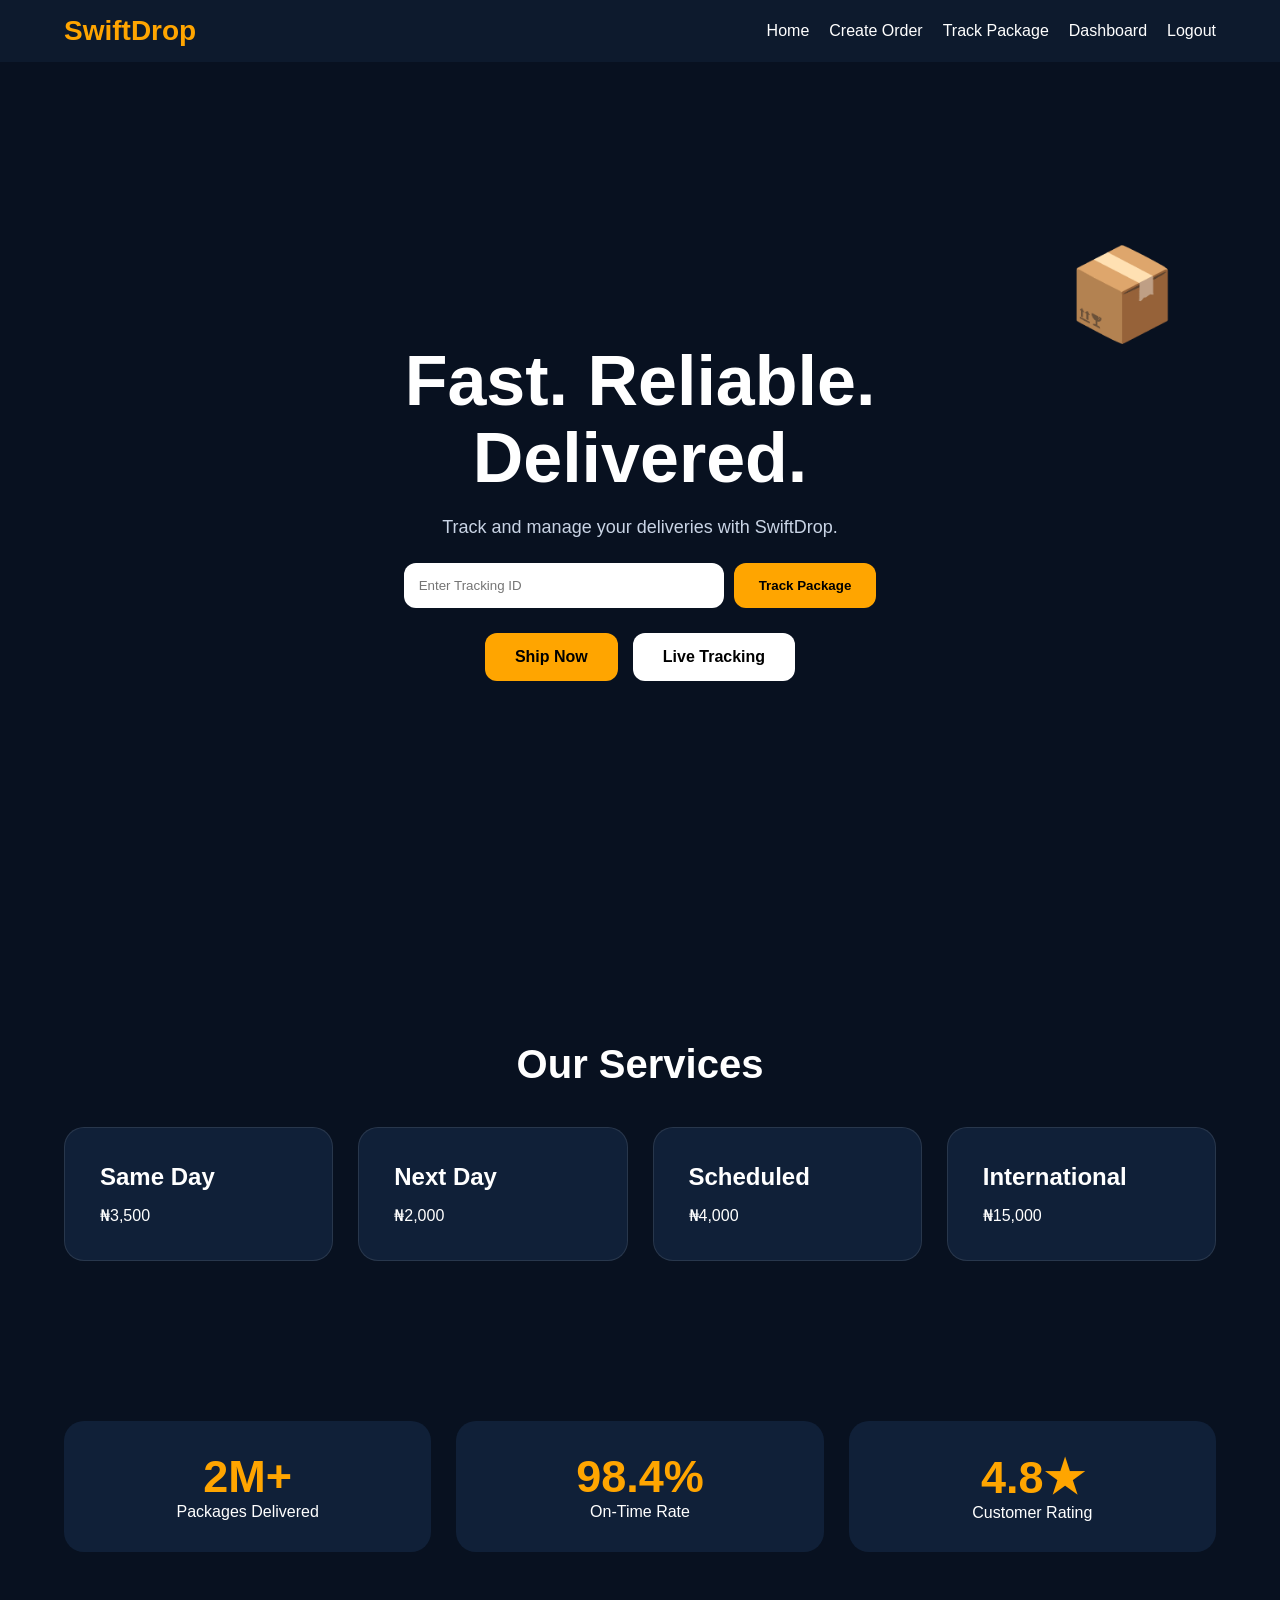
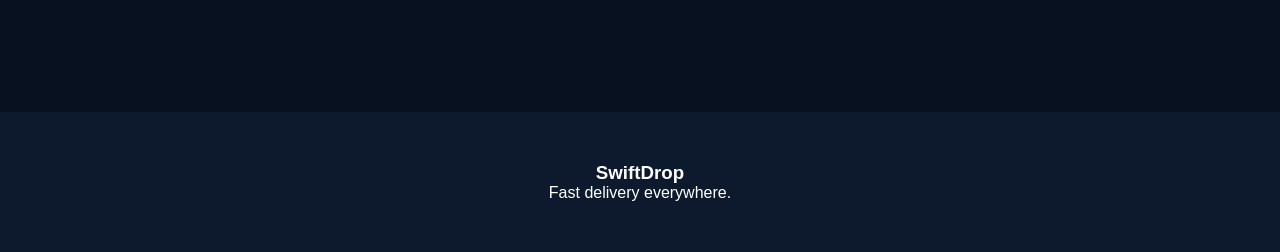
==== index.html @ d09eb341 "initial commit" ====
<!DOCTYPE html>
<html lang="en">
<head>
  <meta charset="UTF-8">
  <meta name="viewport" content="width=device-width, initial-scale=1.0" >
  <link rel="stylesheet" href="style.css">
  <title>SwiftDrop</title>
</head>
<body>

<header class="navbar">
  <div class="logo">SwiftDrop</div>

  <nav id="navLinks">
    <a href="index.html">Home</a>
    <a href="create-order.html">Create Order</a>
    <a href="track.html">Track Package</a>
    <a href="dashboard.html">Dashboard</a>
    <a href="#" onclick="logout()">Logout</a>
  </nav>

  <div class="menu" onclick="toggleMenu()">☰</div>
</header>

<section class="hero">
  <div class="hero-content">
    <h1>Fast. Reliable. Delivered.</h1>
    <p>Track and manage your deliveries with SwiftDrop.</p>

    <div class="tracking-box">
      <input type="text" id="trackInput" placeholder="Enter Tracking ID" />
      <button onclick="trackPackage()">Track Package</button>
    </div>

    <div class="hero-buttons">
      <a href="create-order.html" class="btn">Ship Now</a>
      <a href="track.html" class="btn secondary">Live Tracking</a>
    </div>
  </div>

  <div class="floating-package">📦</div>
</section>

<section class="services">
  <h2>Our Services</h2>

  <div class="service-grid">
    <div class="card">
      <h3>Same Day</h3>
      <p>₦3,500</p>
    </div>

    <div class="card">
      <h3>Next Day</h3>
      <p>₦2,000</p>
    </div>

    <div class="card">
      <h3>Scheduled</h3>
      <p>₦4,000</p>
    </div>

    <div class="card">
      <h3>International</h3>
      <p>₦15,000</p>
    </div>
  </div>
</section>

<section class="stats">
  <div>
    <h2>2M+</h2>
    <p>Packages Delivered</p>
  </div>

  <div>
    <h2>98.4%</h2>
    <p>On-Time Rate</p>
  </div>

  <div>
    <h2>4.8★</h2>
    <p>Customer Rating</p>
  </div>
</section>

<footer>
  <h3>SwiftDrop</h3>
  <p>Fast delivery everywhere.</p>
</footer>

<script src="script.js"></script>
</body>
</html>
---- style.css ----
/* * {
  margin: 0;
  padding: 0;
  box-sizing: border-box;
  font-family: Arial, sans-serif;
}

body {
  background: #081120;
  color: white;
}

.navbar {
  display: flex;
  justify-content: space-between;
  align-items: center;
  padding: 20px;
  background: #0d1a2d;
  position: sticky;
  top: 0;
}

.logo {
  font-size: 24px;
  font-weight: bold;
  color: orange;
}

nav a {
  color: white;
  text-decoration: none;
  margin: 0 10px;
}

.hero {
  min-height: 100vh;
  display: flex;
  justify-content: center;
  align-items: center;
  text-align: center;
  position: relative;
  overflow: hidden;
}

.hero h1 {
  font-size: 60px;
}

.hero p {
  margin: 20px 0;
}

.tracking-box {
  margin-top: 20px;
}

.tracking-box input {
  padding: 15px;
  width: 250px;
  border: none;
  border-radius: 10px;
}

.tracking-box button,
.btn,
form button {
  padding: 15px 20px;
  border: none;
  background: orange;
  color: black;
  border-radius: 10px;
  cursor: pointer;
  margin-top: 10px;
}

.secondary {
  background: white;
}

.floating-package {
  position: absolute;
  font-size: 80px;
  animation: float 3s infinite ease-in-out;
  right: 10%;
}

@keyframes float {
  0% {
    transform: translateY(0);
  }
  50% {
    transform: translateY(-20px);
  }
  100% {
    transform: translateY(0);
  }
}

.services {
  padding: 60px 20px;
}

.service-grid {
  display: grid;
  grid-template-columns: repeat(auto-fit, minmax(200px, 1fr));
  gap: 20px;
  margin-top: 30px;
}

.card {
  background: #102038;
  padding: 30px;
  border-radius: 20px;
  transition: 0.4s;
}

.card:hover {
  transform: translateY(-10px);
}

.stats {
  display: flex;
  justify-content: space-around;
  padding: 50px 20px;
}

footer {
  text-align: center;
  padding: 40px;
  background: #0d1a2d;
}

.login-body {
  display: flex;
  justify-content: center;
  align-items: center;
  min-height: 100vh;
}

.login-container {
  background: #102038;
  padding: 40px;
  border-radius: 20px;
  width: 350px;
}

.login-container input,
textarea,
form input {
  width: 100%;
  padding: 15px;
  margin-top: 15px;
  border-radius: 10px;
  border: none;
}

.password-box {
  display: flex;
  align-items: center;
  gap: 10px;
}

.form-section {
  padding: 50px 20px;
}

.preview {
  width: 120px;
  margin-top: 15px;
  border-radius: 10px;
}

.progress-container {
  width: 100%;
  height: 25px;
  background: #1d2d45;
  border-radius: 20px;
  overflow: hidden;
  margin-top: 20px;
}

.progress-bar {
  height: 100%;
  width: 0;
  background: orange;
  transition: 1s;
}

.map {
  position: relative;
  height: 120px;
  background: #1d2d45;
  border-radius: 20px;
  margin-top: 30px;
  overflow: hidden;
}

.road {
  position: absolute;
  width: 100%;
  height: 6px;
  background: white;
  top: 50%;
}

.rider {
  position: absolute;
  top: 35%;
  left: 0;
  font-size: 40px;
  transition: 1s;
}

.dashboard {
  padding: 50px 20px;
}

.order-card {
  background: #102038;
  padding: 20px;
  border-radius: 20px;
  margin-top: 20px;
}

@media(max-width:768px) {
  .hero h1 {
    font-size: 40px;
  }

  .stats {
    flex-direction: column;
    gap: 20px;
    text-align: center;
  }

  nav {
    display: none;
  }
} */






/* ------------------------ */

*{
  margin:0;
  padding:0;
  box-sizing:border-box;
  font-family:Arial,sans-serif;
}

html{
  scroll-behavior:smooth;
}

body{
  background:#081120;
  color:white;
  overflow-x:hidden;
}

/* NAVBAR */

.navbar{
  width:100%;
  display:flex;
  justify-content:space-between;
  align-items:center;
  padding:15px 5%;
  background:#0d1a2d;
  position:sticky;
  top:0;
  z-index:1000;
  flex-wrap:wrap;
}

.logo{
  font-size:28px;
  font-weight:bold;
  color:orange;
}

nav{
  display:flex;
  gap:20px;
}

nav a{
  color:white;
  text-decoration:none;
  transition:.3s;
  font-size:16px;
}

nav a:hover{
  color:orange;
}

.menu{
  display:none;
  font-size:30px;
  cursor:pointer;
}

/* HERO */

.hero{
  min-height:100vh;
  display:flex;
  justify-content:center;
  align-items:center;
  text-align:center;
  padding:40px 5%;
  position:relative;
  overflow:hidden;
}

.hero-content{
  width:100%;
  max-width:700px;
}

.hero h1{
  font-size:70px;
  line-height:1.1;
}

.hero p{
  margin-top:20px;
  font-size:18px;
  color:#c9d4e5;
}

.hero-buttons{
  margin-top:25px;
  display:flex;
  justify-content:center;
  gap:15px;
  flex-wrap:wrap;
}

.btn{
  padding:15px 30px;
  border-radius:12px;
  text-decoration:none;
  background:orange;
  color:black;
  font-weight:bold;
  transition:.3s;
}

.btn:hover{
  transform:translateY(-5px);
}

.secondary{
  background:white;
}

.tracking-box{
  margin-top:25px;
  display:flex;
  gap:10px;
  justify-content:center;
  flex-wrap:wrap;
}

.tracking-box input{
  padding:15px;
  border:none;
  border-radius:12px;
  width:320px;
  max-width:100%;
}

.tracking-box button{
  padding:15px 25px;
  border:none;
  border-radius:12px;
  background:orange;
  cursor:pointer;
  font-weight:bold;
}

.floating-package{
  display: block;
  position:absolute;
  right:8%;
  top:20%;
  font-size:90px;
  animation:float 3s infinite ease-in-out;
}

@keyframes float{
  0%{
    transform:translateY(0);
  }
  50%{
    transform:translateY(-20px);
  }
  100%{
    transform:translateY(0);
  }
}

/* SERVICES */

.services{
  padding:80px 5%;
}

.services h2{
  text-align:center;
  margin-bottom:40px;
  font-size:40px;
}

.service-grid{
  display:grid;
  grid-template-columns:repeat(auto-fit,minmax(250px,1fr));
  gap:25px;
}

.card{
  background:#102038;
  padding:35px;
  border-radius:20px;
  transition:.4s;
  border:1px solid rgba(255,255,255,.1);
}

.card:hover{
  transform:translateY(-10px);
}

.card h3{
  margin-bottom:15px;
  font-size:24px;
}

/* STATS */

.stats{
  display:grid;
  grid-template-columns:repeat(auto-fit,minmax(200px,1fr));
  gap:25px;
  padding:80px 5%;
  text-align:center;
}

.stats div{
  background:#102038;
  padding:30px;
  border-radius:20px;
}

.stats h2{
  font-size:45px;
  color:orange;
}

/* LOGIN */

.login-body{
  display:flex;
  justify-content:center;
  align-items:center;
  min-height:100vh;
  padding:20px;
}

.login-container{
  width:100%;
  max-width:400px;
  background:#102038;
  padding:40px;
  border-radius:20px;
}

.login-container h1{
  margin-bottom:20px;
  text-align:center;
}

.login-container input{
  width:100%;
  padding:15px;
  border:none;
  border-radius:12px;
  margin-top:15px;
}

.password-box{
  display:flex;
  gap:10px;
  align-items:center;
}

.password-box button{
  padding:15px;
  border:none;
  border-radius:12px;
  background:orange;
  cursor:pointer;
}

.login-container button{
  width:100%;
  margin-top:20px;
  padding:15px;
  border:none;
  border-radius:12px;
  background:orange;
  font-weight:bold;
  cursor:pointer;
}

/* FORMS */

.form-section{
  padding:60px 5%;
}

.form-section h1{
  margin-bottom:30px;
  text-align:center;
}

form{
  width:100%;
  max-width:700px;
  margin:auto;
  background:#102038;
  padding:35px;
  border-radius:20px;
}

form input,
textarea,
select{
  width:100%;
  padding:15px;
  margin-top:15px;
  border:none;
  border-radius:12px;
}

.time-grid{
  display:grid;
  grid-template-columns:1fr 1fr;
  gap:15px;
}

form button{
  width:100%;
  margin-top:20px;
  padding:15px;
  border:none;
  border-radius:12px;
  background:orange;
  font-weight:bold;
  cursor:pointer;
}

.preview{
  width:100%;
  max-width:180px;
  margin-top:20px;
  border-radius:15px;
}

 label{
  position: relative;
  top: 8px;
}

/* TRACKING */

.tracking-page{
  padding:60px 5%;
}

#trackingDetails{
  margin-top:30px;
}

.order-card{
  background:#102038;
  padding:25px;
  border-radius:20px;
  margin-top:20px;
  overflow:hidden;
}

.order-card img{
  width:100%;
  max-width:220px;
  margin-top:15px;
  border-radius:15px;
}

.progress-container{
  width:100%;
  height:28px;
  background:#1d2d45;
  border-radius:20px;
  overflow:hidden;
  margin-top:25px;
}

.progress-bar{
  width:0%;
  height:100%;
  background:orange;
  transition:1s;
}

#progressText{
  margin-top:15px;
}

.map{
  margin-top:40px;
  background:#1d2d45;
  height:150px;
  border-radius:20px;
  position:relative;
  overflow:hidden;
}

.road{
  position:absolute;
  width:100%;
  height:6px;
  background:white;
  top:50%;
}

.rider{
  position:absolute;
  top:35%;
  left:0;
  font-size:40px;
  transition:1s linear;
}

.status-box{
  margin-top:30px;
  background:#102038;
  padding:25px;
  border-radius:20px;
}

/* DASHBOARD */

.dashboard{
  padding:60px 5%;
}

#ordersContainer{
  display:grid;
  grid-template-columns:repeat(auto-fit,minmax(280px,1fr));
  gap:20px;
  margin-top:30px;
}

/* FOOTER */

footer{
  margin-top:80px;
  background:#0d1a2d;
  text-align:center;
  padding:50px 5%;
}

/* TABLETS */

@media(max-width:992px){

  .hero h1{
    font-size:55px;
  }

  .floating-package{
    font-size:70px;
  }
}

/* MOBILE */

@media(max-width:768px){

  .menu{
    display:block;
  }

  nav{
    width:100%;
    display:none;
    flex-direction:column;
    margin-top:20px;
    background:#102038;
    padding:20px;
    border-radius:15px;
  }

  nav a{
    padding:10px 0;
  }


  .hero h1{
    font-size:42px;
  }

  .hero p{
    font-size:16px;
  }

  .floating-package{
    display: none;
   
  }

  .tracking-box{
    flex-direction:column;
    align-items:center;
  }

  .tracking-box input{
    width:100%;
  }

  .tracking-box button{
    width:100%;
  }

  .time-grid{
    grid-template-columns:1fr;
  }

  .stats h2{
    font-size:35px;
  }

  .services h2{
    font-size:32px;
  }

  .map{
    height:120px;
  }

  .rider{
    font-size:30px;
  }

  .form-section h1{
    font-size: 1rem;
  }

  .login-container h1{
    font-size: 1rem;
  }

  .dashboard h1{
     font-size: 1rem;
  }
}

/* SMALL MOBILE */

@media(max-width:480px){

  .hero h1{
    font-size:34px;
  }

  .logo{
    font-size:22px;
  }

  .btn{
    width:100%;
  }

  .hero-buttons{
    flex-direction:column;
  }

  .login-container{
    padding:25px;
  }

  form{
    padding:25px;
  }

  .card{
    padding:25px;
  }
}

/* ---------- */

.success-card{ 
    text-align:center; 
} 
.tracking-link{ 
    color:orange; 
    font-size:28px; 
    text-decoration:none; 
    font-weight:bold; 
    word-break:break-all; 
} 
.tracking-link:hover{
     text-decoration:underline;
     }


     .tracking-image{ 
        width:100%; max-width:300px;
         margin-top:20px; 
        border-radius:20px;
         object-fit:cover;
         border:3px solid orange;
         }


         /* ----- */

         .preview-container{
           display:flex;
           gap:15px; 
          flex-wrap:wrap;
           margin-top:20px; 
        } 
        .preview-container img{
           width:100px; height:100px;
            object-fit:cover; 
           border-radius:15px;
            border:2px solid orange; 
          } 
          .tracking-gallery{ 
            display:flex;
             gap:15px; 
            flex-wrap:wrap; 
            margin-top:20px; 
          } 
          .tracking-gallery img{ 
            width:120px; 
            height:120px; 
            object-fit:cover;
             border-radius:15px;
             border:2px solid orange; 
            }
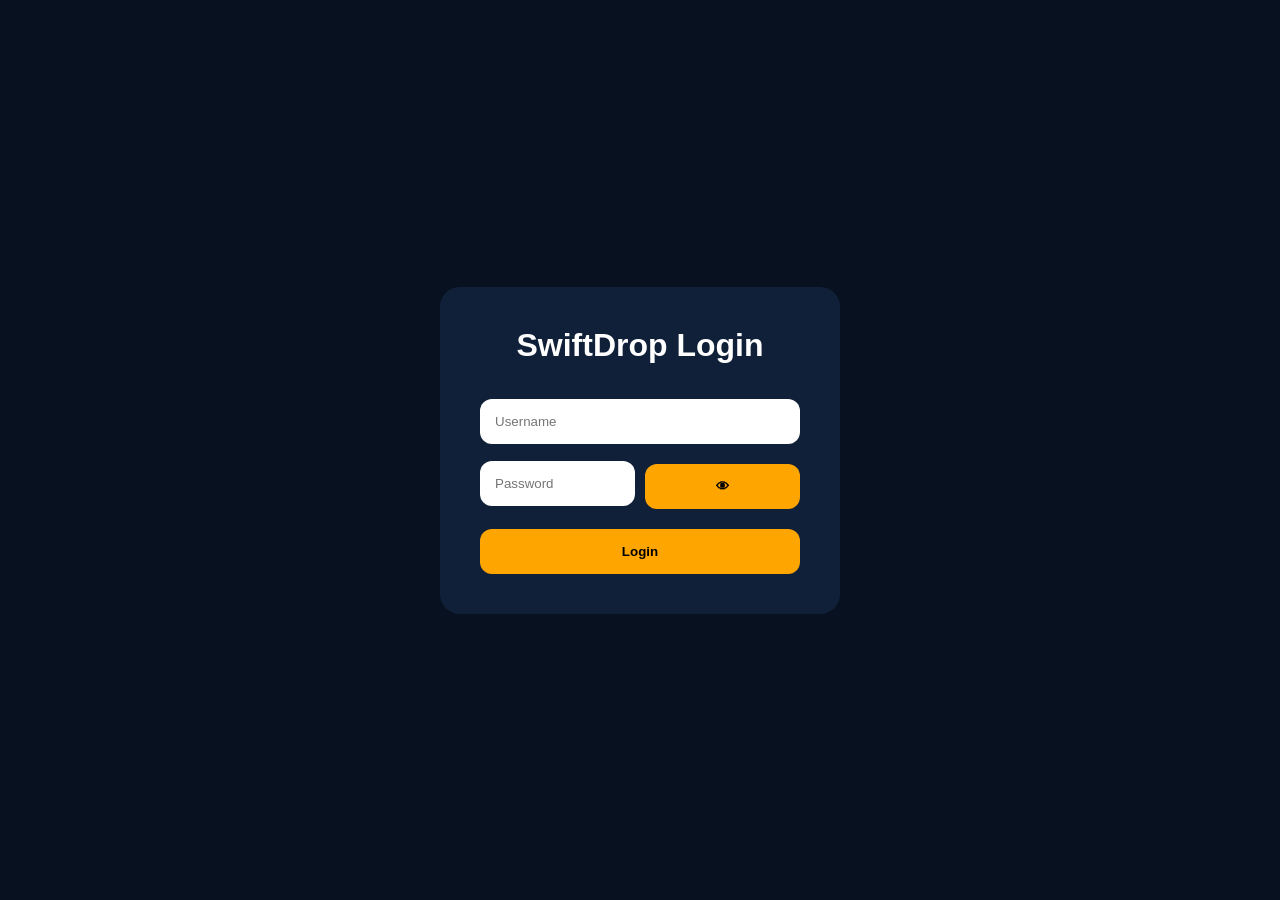
==== commit 5370c1b8: "change index.html to home.html" ====
--- a/index.html
+++ b/index.html
@@ -2,93 +2,29 @@
 <html lang="en">
 <head>
   <meta charset="UTF-8">
-  <meta name="viewport" content="width=device-width, initial-scale=1.0" >
+  <meta name="viewport" content="width=device-width, initial-scale=1.0">
+  
+  <title>Login</title>
   <link rel="stylesheet" href="style.css">
-  <title>SwiftDrop</title>
 </head>
-<body>
+<body class="login-body">
 
-<header class="navbar">
-  <div class="logo">SwiftDrop</div>
+<div class="login-container">
+  <h1>SwiftDrop Login</h1>
 
-  <nav id="navLinks">
-    <a href="index.html">Home</a>
-    <a href="create-order.html">Create Order</a>
-    <a href="track.html">Track Package</a>
-    <a href="dashboard.html">Dashboard</a>
-    <a href="#" onclick="logout()">Logout</a>
-  </nav>
+  <input type="text" id="username" placeholder="Username">
 
-  <div class="menu" onclick="toggleMenu()">☰</div>
-</header>
-
-<section class="hero">
-  <div class="hero-content">
-    <h1>Fast. Reliable. Delivered.</h1>
-    <p>Track and manage your deliveries with SwiftDrop.</p>
-
-    <div class="tracking-box">
-      <input type="text" id="trackInput" placeholder="Enter Tracking ID" />
-      <button onclick="trackPackage()">Track Package</button>
-    </div>
-
-    <div class="hero-buttons">
-      <a href="create-order.html" class="btn">Ship Now</a>
-      <a href="track.html" class="btn secondary">Live Tracking</a>
-    </div>
+  <div class="password-box">
+    <input type="password" id="password" placeholder="Password">
+    <button onclick="togglePassword()">👁</button>
   </div>
 
-  <div class="floating-package">📦</div>
-</section>
+  <button onclick="login()">Login</button>
 
-<section class="services">
-  <h2>Our Services</h2>
-
-  <div class="service-grid">
-    <div class="card">
-      <h3>Same Day</h3>
-      <p>₦3,500</p>
-    </div>
-
-    <div class="card">
-      <h3>Next Day</h3>
-      <p>₦2,000</p>
-    </div>
-
-    <div class="card">
-      <h3>Scheduled</h3>
-      <p>₦4,000</p>
-    </div>
-
-    <div class="card">
-      <h3>International</h3>
-      <p>₦15,000</p>
-    </div>
-  </div>
-</section>
-
-<section class="stats">
-  <div>
-    <h2>2M+</h2>
-    <p>Packages Delivered</p>
-  </div>
-
-  <div>
-    <h2>98.4%</h2>
-    <p>On-Time Rate</p>
-  </div>
-
-  <div>
-    <h2>4.8★</h2>
-    <p>Customer Rating</p>
-  </div>
-</section>
-
-<footer>
-  <h3>SwiftDrop</h3>
-  <p>Fast delivery everywhere.</p>
-</footer>
+  <p id="loginMessage"></p>
+</div>
 
 <script src="script.js"></script>
 </body>
 </html>
+
